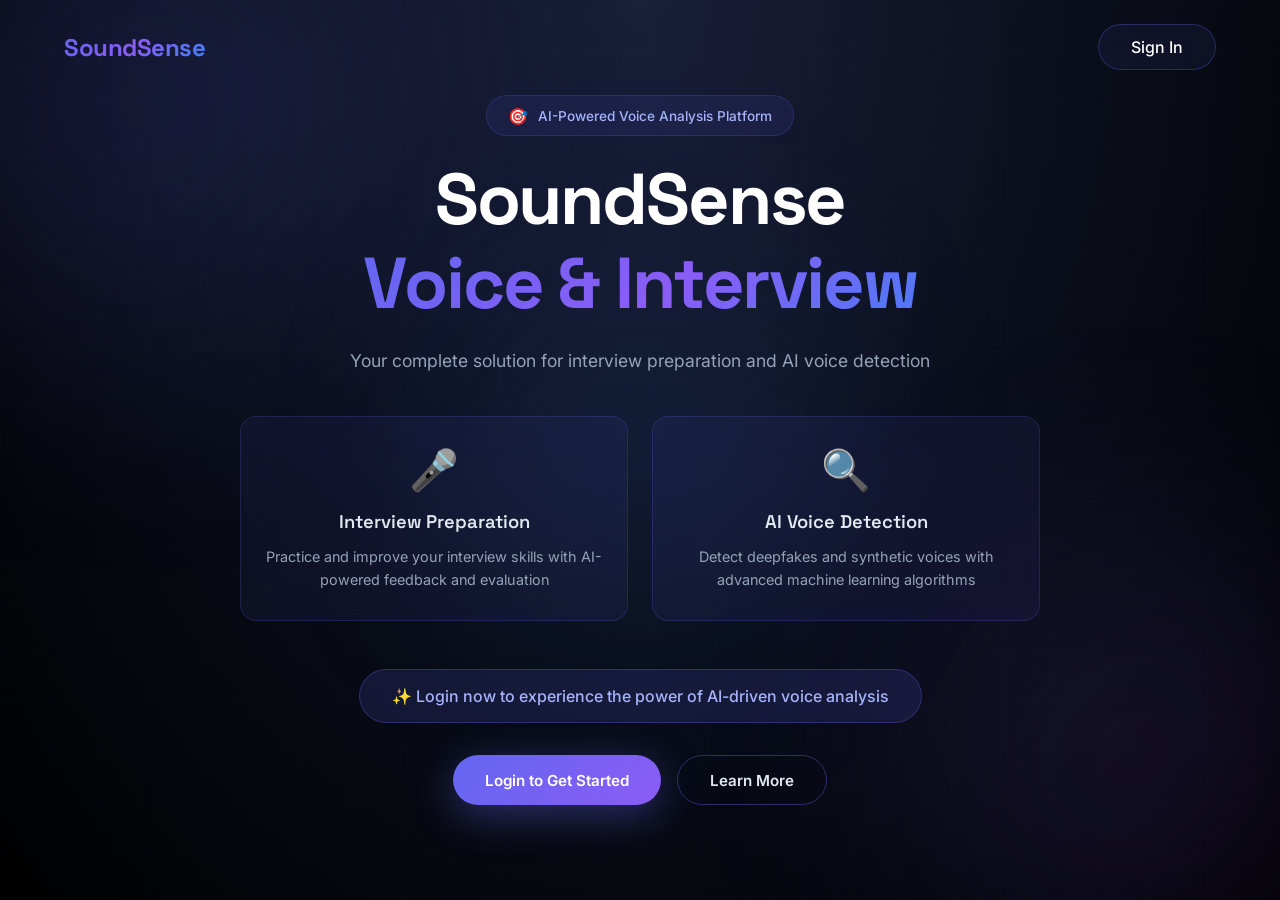
==== frontend/index.html @ 84043cd2 "feat(SS-01): Initial setup" ====
<!DOCTYPE html>
<html lang="en">
<head>
    <meta charset="UTF-8">
    <meta name="viewport" content="width=device-width, initial-scale=1.0">
    <title>SoundSense – Voice & Interview</title>
    <!-- Modern typography -->
    <link href="https://fonts.googleapis.com/css2?family=Space+Grotesk:wght@300;400;500;600;700&family=Inter:wght@300;400;500;600;700&display=swap" rel="stylesheet">
    <link rel="stylesheet" href="css/landing.css">
</head>
<body class="landing-body">
    <!-- Enhanced Abstract background -->
    <div class="gradient-bg"></div>
    <div class="glow glow-1"></div>
    <div class="glow glow-2"></div>
    <div class="glow glow-3"></div>
    <div class="grid-overlay"></div>

    <div class="landing-container">
        
        <nav class="landing-nav">
            <div class="logo">SoundSense</div>
            <a href="login.html" class="nav-signin-btn">Sign In</a>
        </nav>

        <header class="landing-hero">
            <div class="hero-badge">
                <span class="badge-icon">🎯</span>
                <span class="badge-text">AI-Powered Voice Analysis Platform</span>
            </div>
            <h1 class="hero-title">
                <span class="title-line">SoundSense</span>
                <span class="title-line gradient-text">Voice & Interview</span>
            </h1>
            <p class="hero-description">
                Your complete solution for interview preparation and AI voice detection
            </p>
            
            <div class="features-grid">
                <div class="feature-card">
                    <div class="feature-icon">🎤</div>
                    <h3>Interview Preparation</h3>
                    <p>Practice and improve your interview skills with AI-powered feedback and evaluation</p>
                </div>
                <div class="feature-card">
                    <div class="feature-icon">🔍</div>
                    <h3>AI Voice Detection</h3>
                    <p>Detect deepfakes and synthetic voices with advanced machine learning algorithms</p>
                </div>
            </div>
            
            <div class="login-prompt">
                <p class="prompt-text">✨ Login now to experience the power of AI-driven voice analysis</p>
            </div>
            
            <div class="hero-cta">
                <button class="cta-primary" onclick="window.location.href='login.html'">Login to Get Started</button>
                <a href="about.html" class="cta-secondary">Learn More</a>
            </div>
            
            <!-- Floating particles for visual interest -->
            <div class="particles">
                <div class="particle"></div>
                <div class="particle"></div>
                <div class="particle"></div>
                <div class="particle"></div>
                <div class="particle"></div>
            </div>
        </header>
    </div>

    <script>
        // Floating animation for glows
        document.querySelectorAll('.glow').forEach((glow, index) => {
            const delay = index * 2000;
            const duration = 8000 + (index * 2000);
            glow.style.animation = `float ${duration}ms ease-in-out ${delay}ms infinite alternate`;
        });

        // Mouse move parallax effect (subtle)
        let rafId;
        document.addEventListener('mousemove', (e) => {
            if (rafId) cancelAnimationFrame(rafId);
            
            rafId = requestAnimationFrame(() => {
                const { clientX, clientY } = e;
                const centerX = window.innerWidth / 2;
                const centerY = window.innerHeight / 2;
                
                const moveX = (clientX - centerX) / 80;
                const moveY = (clientY - centerY) / 80;
                
                document.querySelectorAll('.glow').forEach((glow, index) => {
                    const multiplier = (index + 1) * 0.3;
                    glow.style.transform = `translate(${moveX * multiplier}px, ${moveY * multiplier}px)`;
                });
            });
        });
        
        // Add subtle tilt effect to feature cards
        document.querySelectorAll('.feature-card').forEach(card => {
            card.addEventListener('mousemove', (e) => {
                const rect = card.getBoundingClientRect();
                const x = e.clientX - rect.left;
                const y = e.clientY - rect.top;
                
                const centerX = rect.width / 2;
                const centerY = rect.height / 2;
                
                const rotateX = (y - centerY) / 20;
                const rotateY = (centerX - x) / 20;
                
                card.style.transform = `perspective(1000px) rotateX(${rotateX}deg) rotateY(${rotateY}deg) translateY(-5px)`;
            });
            
            card.addEventListener('mouseleave', () => {
                card.style.transform = 'perspective(1000px) rotateX(0) rotateY(0) translateY(0)';
            });
        });
    </script>
</body>
</html>
---- frontend/css/landing.css ----
/* landing.css - Enhanced Modern Design */

* {
    margin: 0;
    padding: 0;
    box-sizing: border-box;
}

body.landing-body {
    margin: 0;
    padding: 0;
    background: #0a0e1a;
    color: #ffffff;
    font-family: 'Inter', -apple-system, BlinkMacSystemFont, sans-serif;
    overflow: hidden;
    height: 100vh;
    position: relative;
}

/* Enhanced Background */
.gradient-bg {
    position: fixed;
    width: 100%;
    height: 100%;
    background: radial-gradient(ellipse at top, #1a1f3a 0%, #0a0e1a 50%, #000000 100%);
    z-index: -2;
}

.grid-overlay {
    position: fixed;
    width: 100%;
    height: 100%;
    background-image: 
        linear-gradient(rgba(99, 102, 241, 0.03) 1px, transparent 1px),
        linear-gradient(90deg, rgba(99, 102, 241, 0.03) 1px, transparent 1px);
    background-size: 50px 50px;
    z-index: -1;
    opacity: 0.5;
}

/* Enhanced Glowing Orbs */
.glow {
    position: fixed;
    border-radius: 50%;
    filter: blur(120px);
    z-index: 0;
    opacity: 0.6;
    pointer-events: none;
    transition: transform 0.3s ease-out;
}

.glow-1 {
    width: 700px;
    height: 700px;
    background: radial-gradient(circle, rgba(99, 102, 241, 0.4) 0%, rgba(0,0,0,0) 70%);
    top: -250px;
    left: -200px;
}

.glow-2 {
    width: 600px;
    height: 600px;
    background: radial-gradient(circle, rgba(139, 92, 246, 0.35) 0%, rgba(0,0,0,0) 70%);
    bottom: -150px;
    right: -150px;
}

.glow-3 {
    width: 500px;
    height: 500px;
    background: radial-gradient(circle, rgba(59, 130, 246, 0.3) 0%, rgba(0,0,0,0) 70%);
    top: 50%;
    left: 50%;
    transform: translate(-50%, -50%);
}

@keyframes float {
    0% { transform: translate(0, 0) scale(1); }
    50% { transform: translate(30px, 30px) scale(1.05); }
    100% { transform: translate(-20px, 20px) scale(0.95); }
}

/* Layout */
.landing-container {
    position: relative;
    z-index: 1;
    display: flex;
    flex-direction: column;
    height: 100vh;
    padding: 0;
    max-width: 100%;
    margin: 0 auto;
}

/* Navigation */
.landing-nav {
    display: flex;
    justify-content: space-between;
    align-items: center;
    width: 100%;
    padding: 1.5rem clamp(2rem, 5vw, 6rem);
    animation: slideDown 0.8s ease;
    position: absolute;
    top: 0;
    left: 0;
    right: 0;
    z-index: 10;
}

.logo {
    font-family: 'Space Grotesk', sans-serif;
    font-size: 1.5rem;
    font-weight: 700;
    background: linear-gradient(135deg, #6366f1 0%, #8b5cf6 50%, #3b82f6 100%);
    -webkit-background-clip: text;
    -webkit-text-fill-color: transparent;
    background-clip: text;
    letter-spacing: -0.02em;
}

.nav-signin-btn {
    text-decoration: none;
    color: #ffffff;
    font-size: 1rem;
    font-weight: 500;
    padding: 0.75rem 2rem;
    border: 1.5px solid rgba(99, 102, 241, 0.3);
    border-radius: 50px;
    background: rgba(99, 102, 241, 0.08);
    backdrop-filter: blur(20px);
    transition: all 0.4s cubic-bezier(0.4, 0, 0.2, 1);
    position: relative;
    overflow: hidden;
}

.nav-signin-btn::before {
    content: '';
    position: absolute;
    top: 0;
    left: -100%;
    width: 100%;
    height: 100%;
    background: linear-gradient(90deg, transparent, rgba(255,255,255,0.1), transparent);
    transition: left 0.5s;
}

.nav-signin-btn:hover::before {
    left: 100%;
}

.nav-signin-btn:hover {
    background: rgba(99, 102, 241, 0.2);
    border-color: rgba(99, 102, 241, 0.6);
    transform: translateY(-2px);
    box-shadow: 0 10px 40px rgba(99, 102, 241, 0.3);
}

/* Hero Section */
.landing-hero {
    flex: 1;
    display: flex;
    flex-direction: column;
    justify-content: center;
    align-items: center;
    text-align: center;
    gap: 1.5rem;
    padding: 2rem clamp(2rem, 5vw, 6rem);
    transition: transform 0.1s ease-out, opacity 0.1s ease-out;
}

.hero-badge {
    display: inline-flex;
    align-items: center;
    gap: 0.6rem;
    padding: 0.6rem 1.3rem;
    background: rgba(99, 102, 241, 0.1);
    border: 1px solid rgba(99, 102, 241, 0.2);
    border-radius: 50px;
    backdrop-filter: blur(10px);
    animation: fadeUp 0.8s ease 0.2s backwards;
    font-size: 0.85rem;
    font-weight: 500;
    color: #a5b4fc;
}

.badge-icon {
    font-size: 1rem;
    animation: pulse 2s infinite;
}

@keyframes pulse {
    0%, 100% { transform: scale(1); }
    50% { transform: scale(1.1); }
}

.hero-title {
    font-family: 'Space Grotesk', sans-serif;
    font-size: clamp(2.5rem, 6vw, 4.5rem);
    font-weight: 700;
    line-height: 1.1;
    letter-spacing: -0.03em;
    margin: 0;
    display: flex;
    flex-direction: column;
    gap: 0.3rem;
}

.title-line {
    animation: fadeUp 0.8s ease backwards;
    color: #ffffff;
}

.title-line:nth-child(1) {
    animation-delay: 0.3s;
}

.title-line:nth-child(2) {
    animation-delay: 0.5s;
}

.gradient-text {
    background: linear-gradient(135deg, #6366f1 0%, #8b5cf6 30%, #3b82f6 60%, #06b6d4 100%);
    -webkit-background-clip: text;
    -webkit-text-fill-color: transparent;
    background-clip: text;
    background-size: 200% auto;
    animation: fadeUp 0.8s ease 0.5s backwards, shimmer 3s linear infinite;
}

@keyframes shimmer {
    0% { background-position: 0% center; }
    100% { background-position: 200% center; }
}

.hero-description {
    font-size: clamp(1rem, 1.5vw, 1.1rem);
    color: #94a3b8;
    font-weight: 400;
    line-height: 1.6;
    max-width: 600px;
    margin: 0;
    animation: fadeUp 0.8s ease 0.7s backwards;
}

/* CTA Buttons */
.hero-cta {
    display: flex;
    gap: 1rem;
    margin-top: 0.5rem;
    animation: fadeUp 0.8s ease 1.3s backwards;
    flex-wrap: wrap;
    justify-content: center;
}

.cta-primary, .cta-secondary {
    padding: 0.9rem 2rem;
    font-size: 0.95rem;
    font-weight: 600;
    border-radius: 50px;
    border: none;
    cursor: pointer;
    transition: all 0.4s cubic-bezier(0.4, 0, 0.2, 1);
    font-family: 'Inter', sans-serif;
    position: relative;
    overflow: hidden;
}

.cta-primary {
    background: linear-gradient(135deg, #6366f1 0%, #8b5cf6 100%);
    color: #ffffff;
    box-shadow: 0 10px 40px rgba(99, 102, 241, 0.4);
}

.cta-primary::before {
    content: '';
    position: absolute;
    top: 0;
    left: -100%;
    width: 100%;
    height: 100%;
    background: linear-gradient(90deg, transparent, rgba(255,255,255,0.2), transparent);
    transition: left 0.5s;
}

.cta-primary:hover::before {
    left: 100%;
}

.cta-primary:hover {
    transform: translateY(-3px);
    box-shadow: 0 15px 50px rgba(99, 102, 241, 0.6);
}

.cta-secondary {
    background: transparent;
    color: #e2e8f0;
    border: 1.5px solid rgba(99, 102, 241, 0.4);
    backdrop-filter: blur(10px);
    text-decoration: none;
    display: inline-flex;
    align-items: center;
    justify-content: center;
}

.cta-secondary:hover {
    background: rgba(99, 102, 241, 0.1);
    border-color: rgba(99, 102, 241, 0.6);
    transform: translateY(-3px);
    box-shadow: 0 10px 40px rgba(99, 102, 241, 0.2);
}

/* Floating Particles Animation */
.particles {
    position: absolute;
    width: 100%;
    height: 100%;
    top: 0;
    left: 0;
    pointer-events: none;
    overflow: hidden;
}

.particle {
    position: absolute;
    width: 4px;
    height: 4px;
    background: linear-gradient(135deg, #6366f1, #8b5cf6);
    border-radius: 50%;
    opacity: 0;
    animation: float-particle 15s infinite;
    box-shadow: 0 0 10px rgba(99, 102, 241, 0.5);
}

.particle:nth-child(1) {
    left: 10%;
    animation-delay: 0s;
    animation-duration: 12s;
}

.particle:nth-child(2) {
    left: 30%;
    animation-delay: 2s;
    animation-duration: 14s;
}

.particle:nth-child(3) {
    left: 50%;
    animation-delay: 4s;
    animation-duration: 13s;
}

.particle:nth-child(4) {
    left: 70%;
    animation-delay: 1s;
    animation-duration: 15s;
}

.particle:nth-child(5) {
    left: 90%;
    animation-delay: 3s;
    animation-duration: 16s;
}

@keyframes float-particle {
    0% {
        transform: translateY(100vh) scale(0);
        opacity: 0;
    }
    10% {
        opacity: 1;
    }
    90% {
        opacity: 1;
    }
    100% {
        transform: translateY(-100vh) scale(1);
        opacity: 0;
    }
}

/* Features Grid */
.features-grid {
    display: grid;
    grid-template-columns: repeat(auto-fit, minmax(280px, 1fr));
    gap: 1.5rem;
    max-width: 800px;
    width: 100%;
    margin-top: 1rem;
    animation: fadeUp 0.8s ease 0.9s backwards;
}

.feature-card {
    background: rgba(99, 102, 241, 0.08);
    border: 1px solid rgba(99, 102, 241, 0.2);
    border-radius: 16px;
    padding: 1.8rem 1.5rem;
    backdrop-filter: blur(20px);
    transition: all 0.4s cubic-bezier(0.4, 0, 0.2, 1);
    text-align: center;
}

.feature-card:hover {
    transform: translateY(-5px);
    background: rgba(99, 102, 241, 0.12);
    border-color: rgba(99, 102, 241, 0.4);
    box-shadow: 0 15px 50px rgba(99, 102, 241, 0.2);
}

.feature-icon {
    font-size: 2.5rem;
    margin-bottom: 1rem;
    display: inline-block;
    animation: pulse 2s infinite;
}

.feature-card h3 {
    font-family: 'Space Grotesk', sans-serif;
    font-size: 1.15rem;
    font-weight: 600;
    color: #e2e8f0;
    margin: 0 0 0.75rem 0;
}

.feature-card p {
    font-size: 0.9rem;
    color: #94a3b8;
    line-height: 1.6;
    margin: 0;
}

/* Login Prompt */
.login-prompt {
    margin-top: 1.5rem;
    animation: fadeUp 0.8s ease 1.1s backwards;
}

.prompt-text {
    font-size: 1rem;
    color: #a5b4fc;
    font-weight: 500;
    padding: 1rem 2rem;
    background: rgba(99, 102, 241, 0.15);
    border: 1px solid rgba(99, 102, 241, 0.3);
    border-radius: 50px;
    backdrop-filter: blur(10px);
    display: inline-block;
    animation: glow 2s ease-in-out infinite;
}

@keyframes glow {
    0%, 100% {
        box-shadow: 0 0 20px rgba(99, 102, 241, 0.3);
    }
    50% {
        box-shadow: 0 0 30px rgba(99, 102, 241, 0.5), 0 0 40px rgba(99, 102, 241, 0.3);
    }
}

@keyframes slideDown {
    from {
        opacity: 0;
        transform: translateY(-30px);
    }
    to {
        opacity: 1;
        transform: translateY(0);
    }
}

@keyframes fadeUp {
    from {
        opacity: 0;
        transform: translateY(40px);
    }
    to {
        opacity: 1;
        transform: translateY(0);
    }
}

/* Responsive Design */
@media (max-width: 768px) {
    .landing-container {
        padding: 0;
    }
    
    .landing-nav {
        padding: 1.2rem 1.5rem;
    }
    
    .landing-hero {
        padding: 5rem 1.5rem 2rem;
        gap: 1.2rem;
    }
    
    .hero-cta {
        flex-direction: column;
        width: 100%;
    }
    
    .cta-primary, .cta-secondary {
        width: 100%;
        max-width: 300px;
    }
    
    .features-grid {
        grid-template-columns: 1fr;
        gap: 1rem;
    }
    
    .feature-card {
        padding: 1.5rem 1.2rem;
    }
    
    .prompt-text {
        font-size: 0.9rem;
        padding: 0.85rem 1.5rem;
    }
    
    .logo {
        font-size: 1.25rem;
    }
    
    .nav-signin-btn {
        padding: 0.65rem 1.5rem;
        font-size: 0.9rem;
    }
    
    .hero-title {
        font-size: clamp(2rem, 8vw, 3rem);
    }
}

@media (max-width: 480px) {
    .hero-badge {
        font-size: 0.75rem;
        padding: 0.5rem 1rem;
    }
    
    .hero-description {
        font-size: 0.95rem;
    }
    
    .feature-card h3 {
        font-size: 1rem;
    }
    
    .feature-card p {
        font-size: 0.85rem;
    }
    
    .hero-title {
        font-size: clamp(1.8rem, 7vw, 2.5rem);
    }
}

@media (max-height: 700px) {
    .landing-hero {
        gap: 1rem;
    }
    
    .hero-badge {
        padding: 0.5rem 1.1rem;
        font-size: 0.8rem;
    }
    
    .hero-title {
        font-size: clamp(2rem, 6vw, 3.5rem);
    }
    
    .features-grid {
        gap: 1rem;
    }
    
    .feature-card {
        padding: 1.2rem 1rem;
    }
    
    .login-prompt {
        margin-top: 1rem;
    }
    
    .prompt-text {
        padding: 0.7rem 1.5rem;
        font-size: 0.85rem;
    }
    
    .hero-cta {
        margin-top: 0;
    }
}
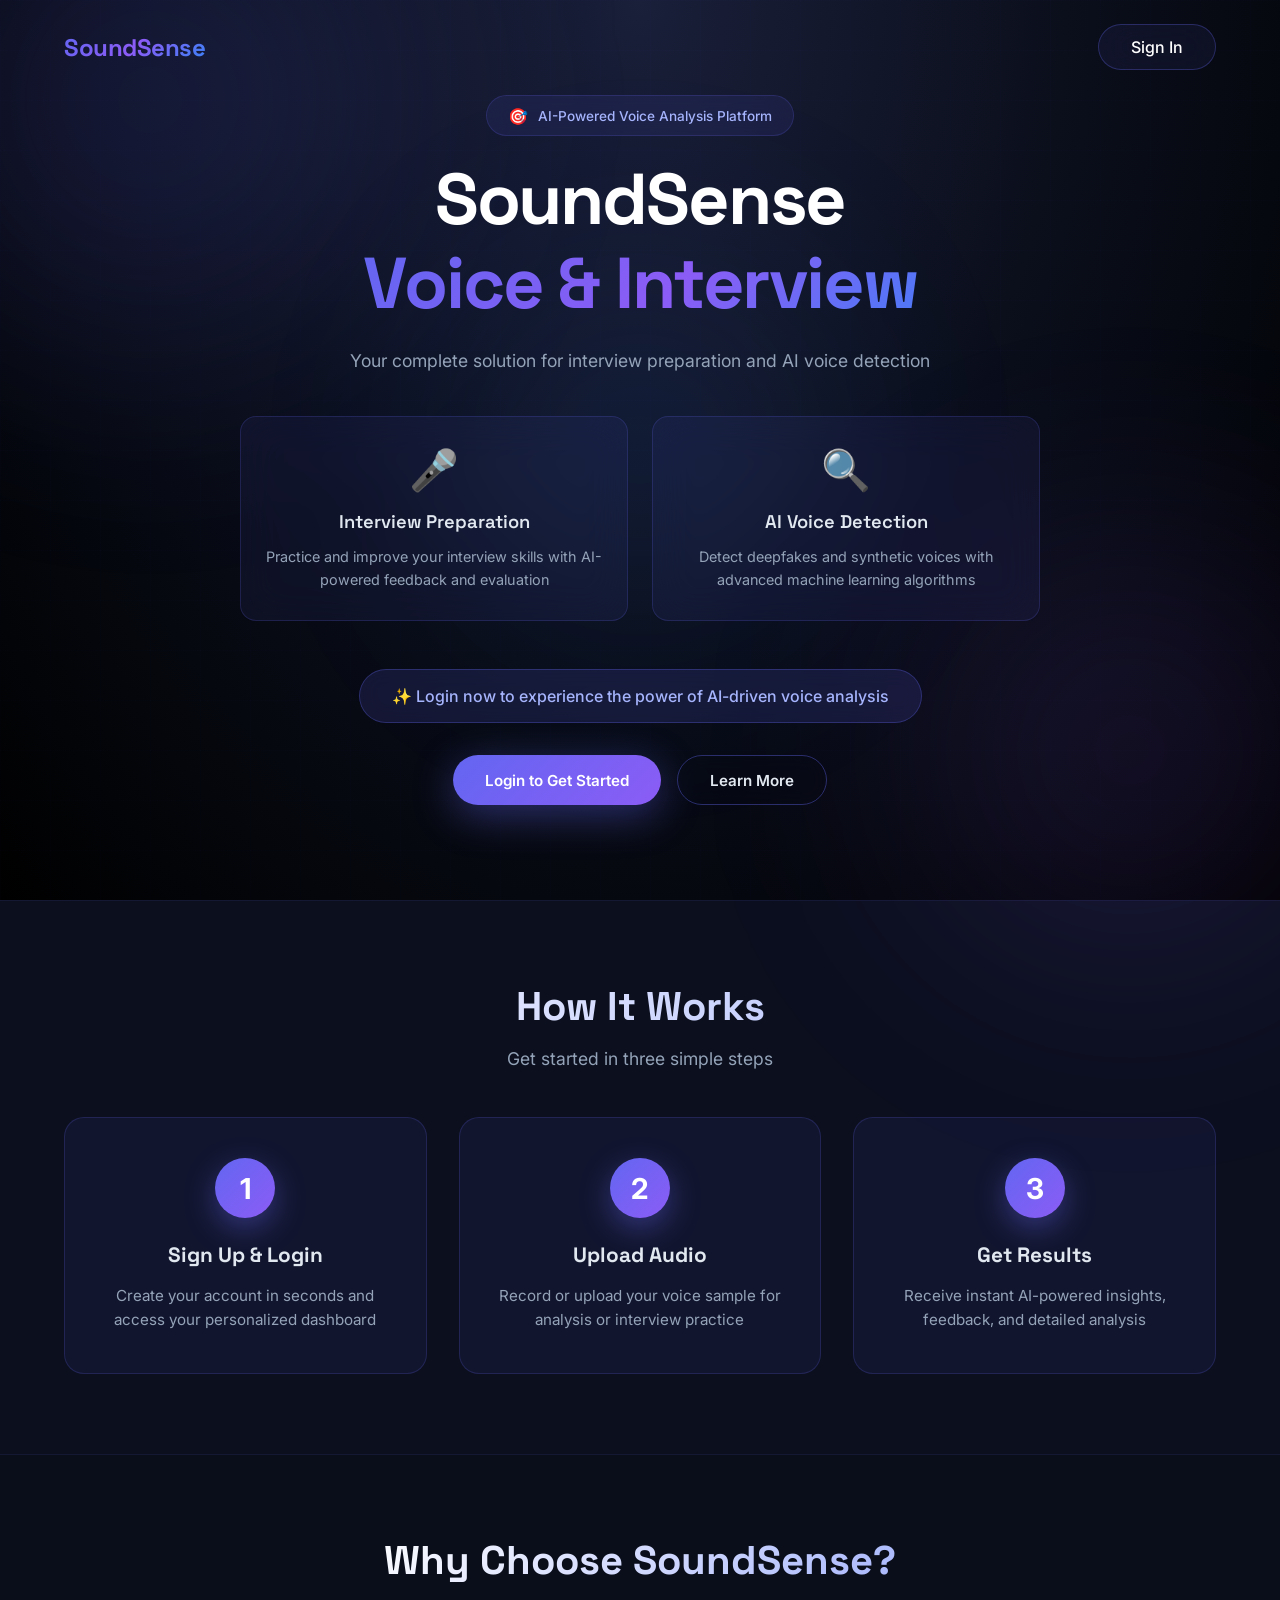
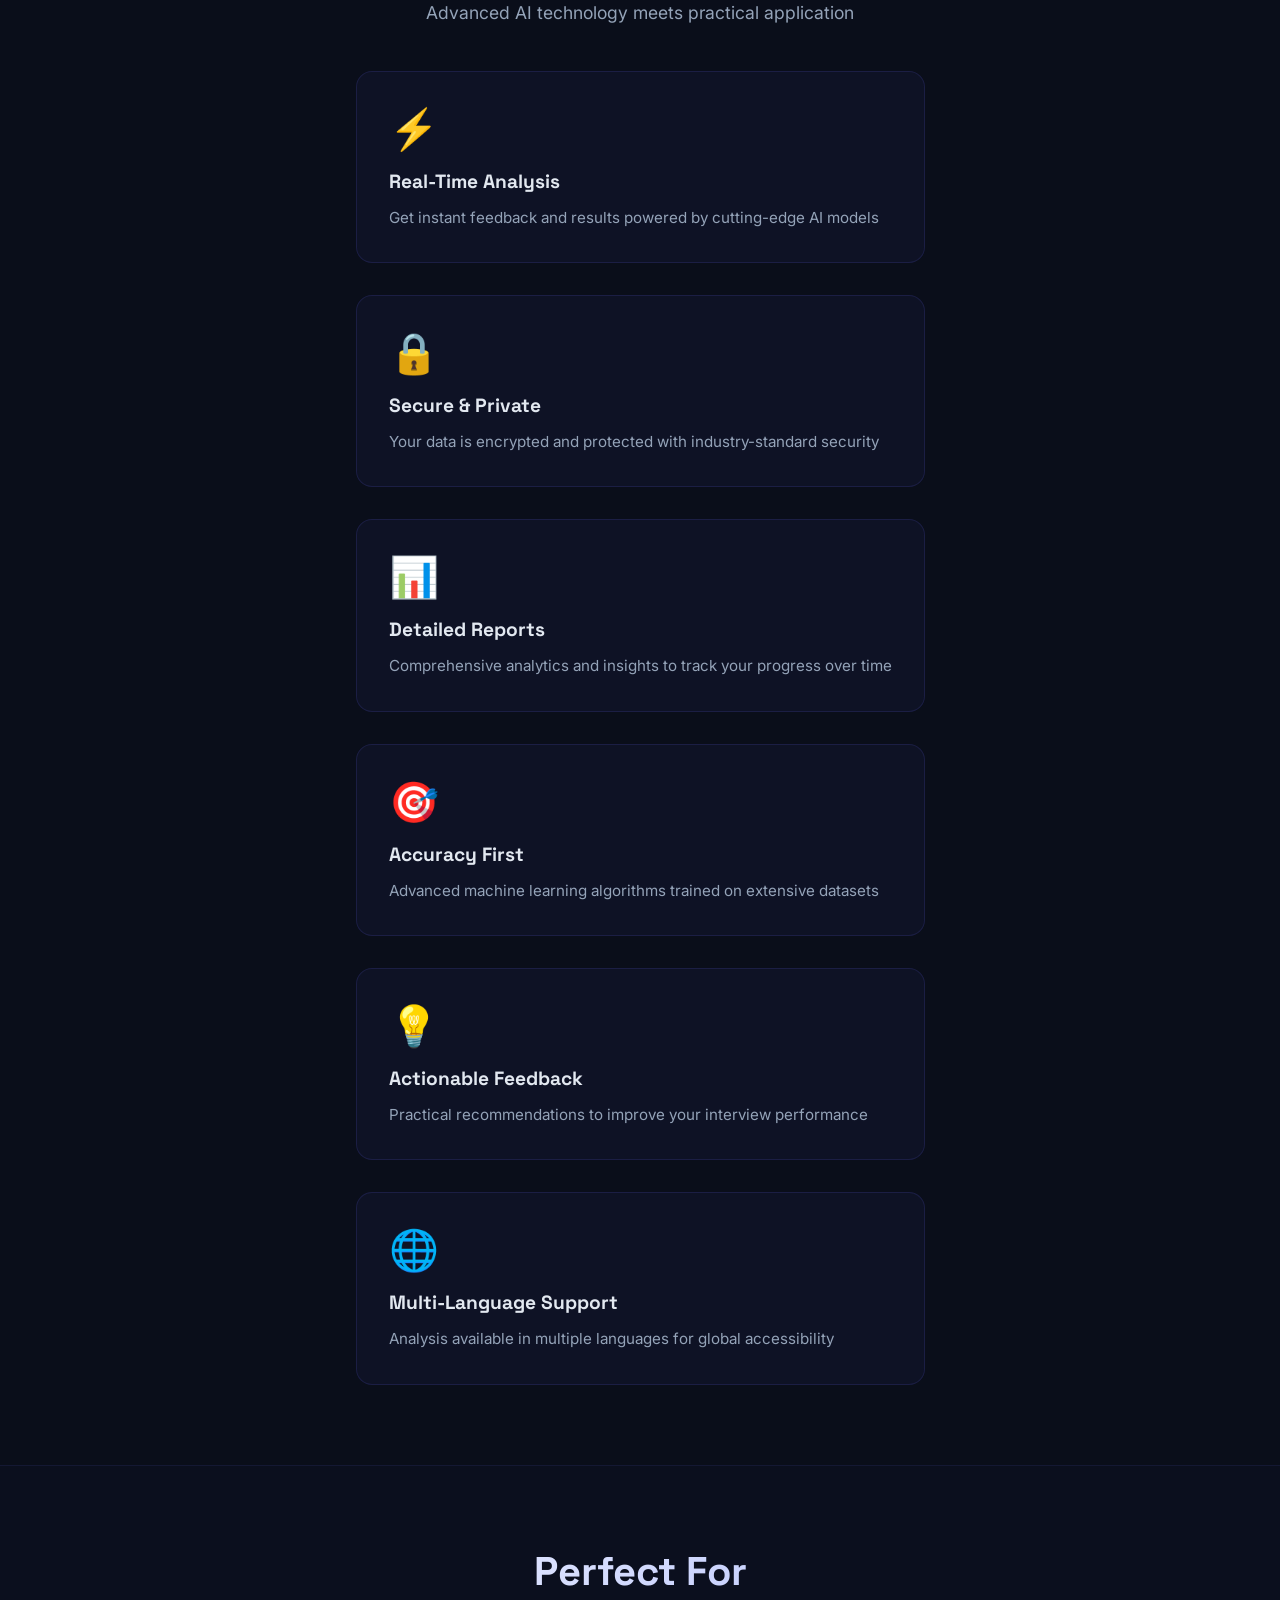
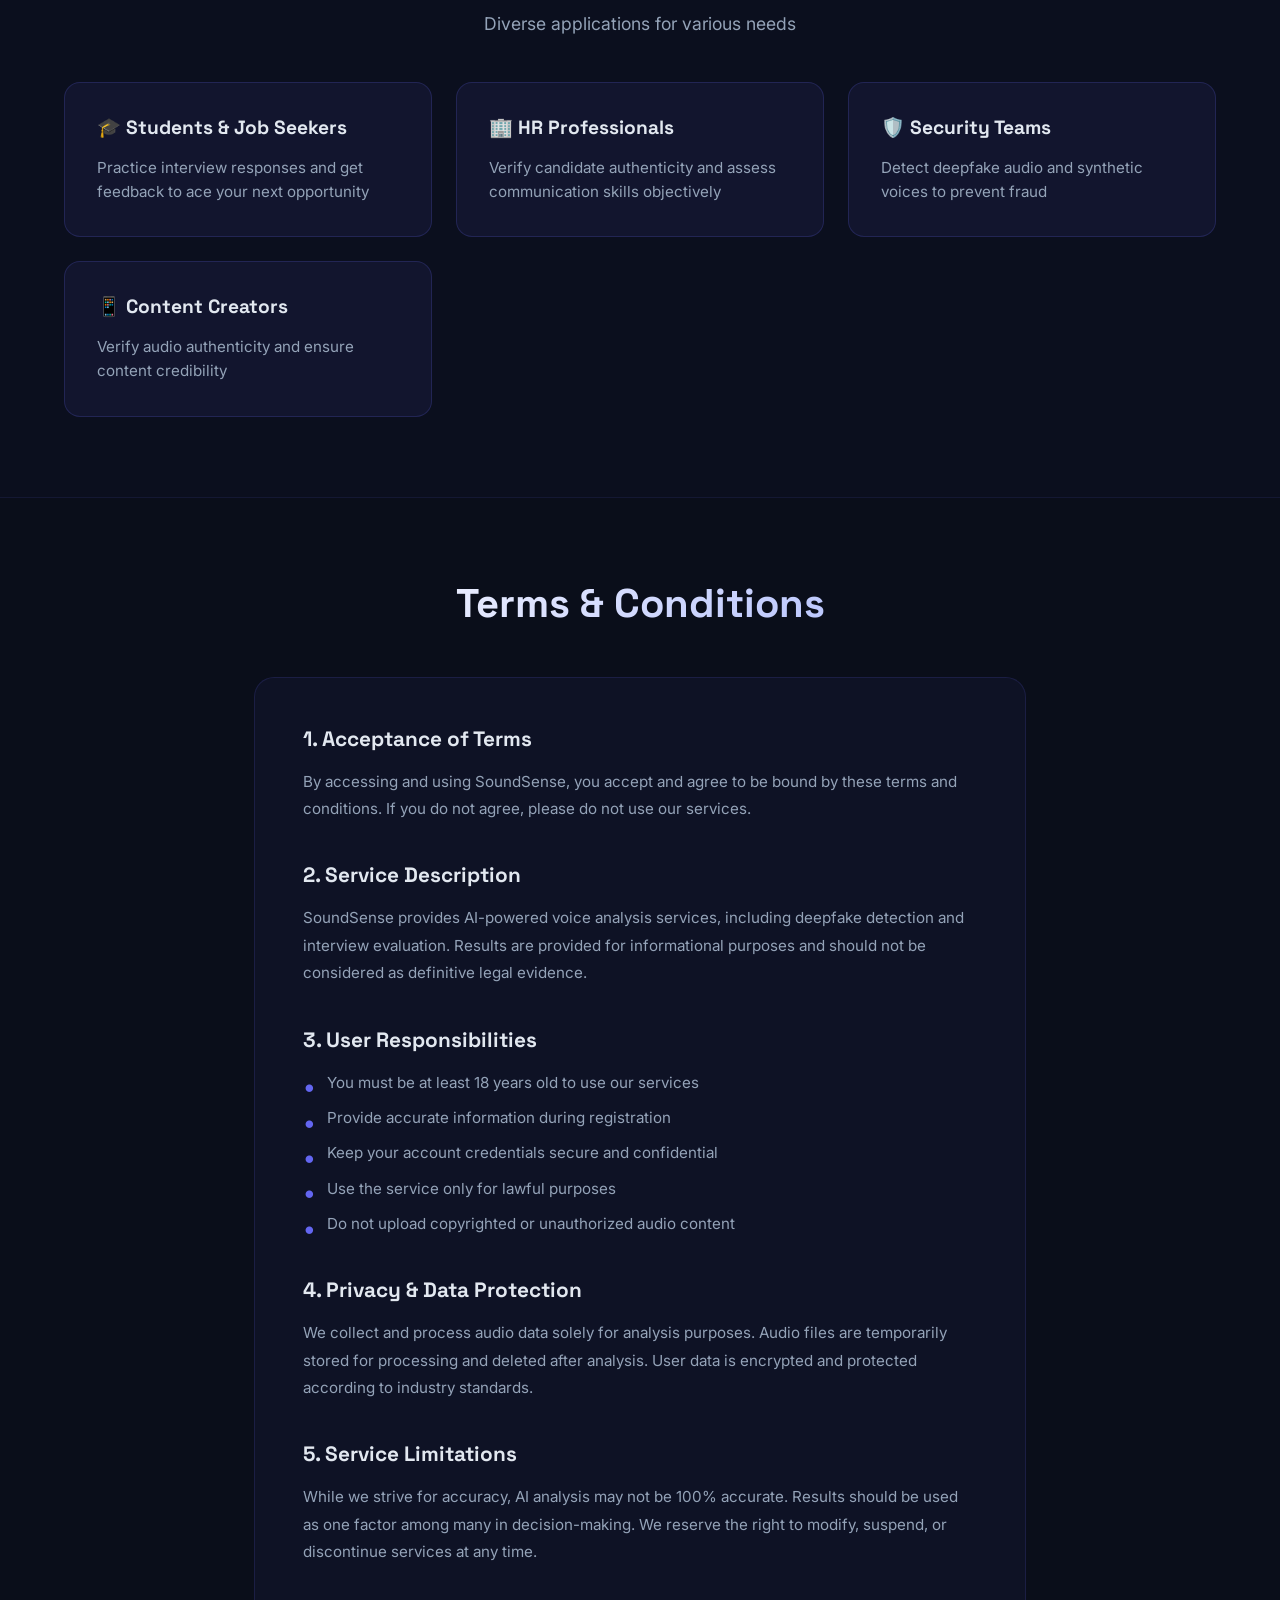
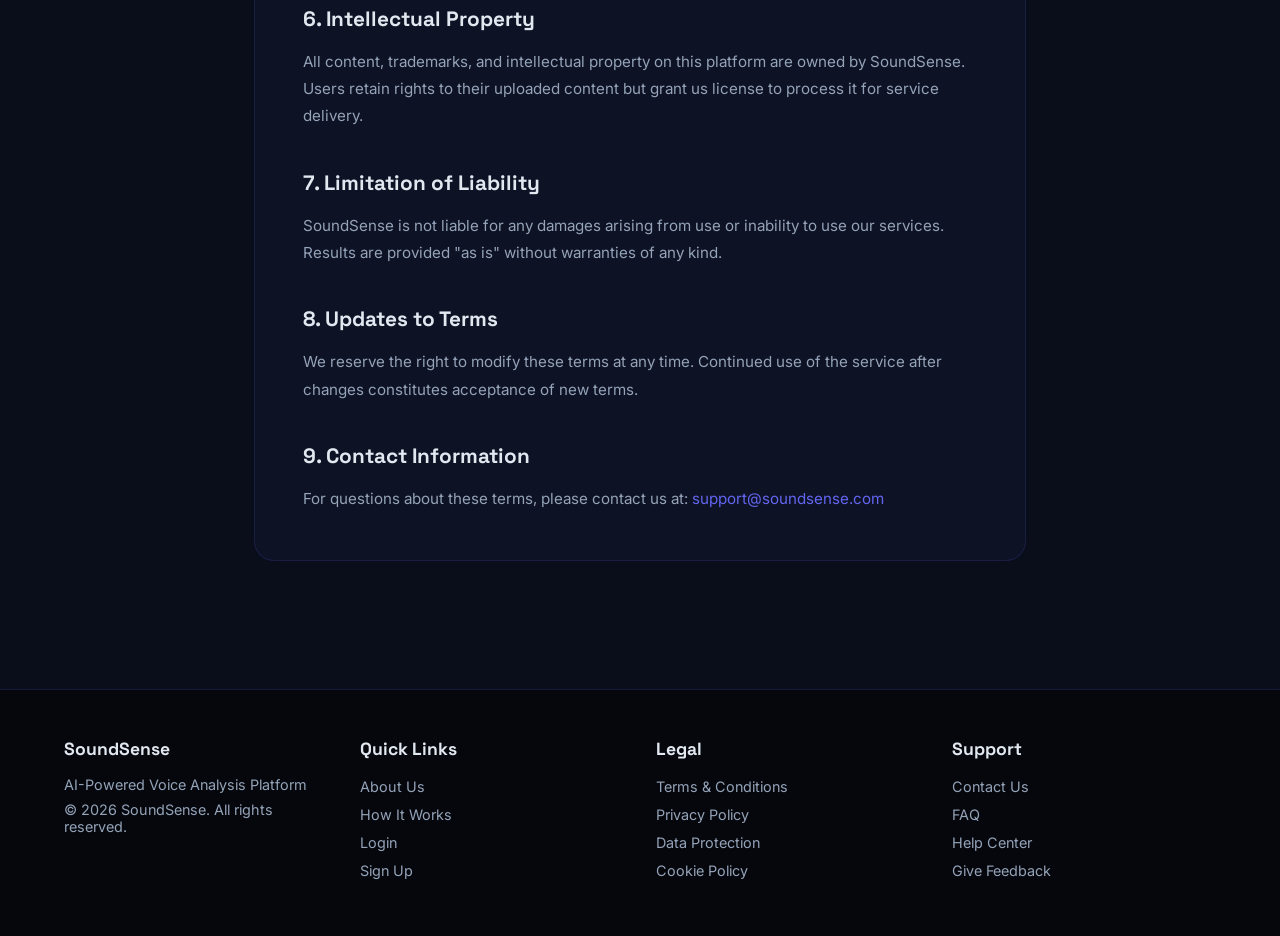
==== commit 83bdd7a1: "feat(ss-02): UI fixes" ====
--- a/frontend/index.html
+++ b/frontend/index.html
@@ -4,6 +4,8 @@
     <meta charset="UTF-8">
     <meta name="viewport" content="width=device-width, initial-scale=1.0">
     <title>SoundSense – Voice & Interview</title>
+    <link rel="icon" type="image/svg+xml" href="favicon.svg">
+    <link rel="alternate icon" href="favicon.ico">
     <!-- Modern typography -->
     <link href="https://fonts.googleapis.com/css2?family=Space+Grotesk:wght@300;400;500;600;700&family=Inter:wght@300;400;500;600;700&display=swap" rel="stylesheet">
     <link rel="stylesheet" href="css/landing.css">
@@ -16,6 +18,9 @@
     <div class="glow glow-3"></div>
     <div class="grid-overlay"></div>
 
+    <!-- Scroll to top button -->
+    <button id="scrollTopBtn" class="scroll-top-btn" onclick="window.scrollTo({top: 0, behavior: 'smooth'})">↑</button>
+
     <div class="landing-container">
         
         <nav class="landing-nav">
@@ -67,9 +72,207 @@
                 <div class="particle"></div>
             </div>
         </header>
+
+        <!-- How It Works Section -->
+        <section id="how-it-works" class="how-it-works-section">
+            <div class="section-header">
+                <h2 class="section-title">How It Works</h2>
+                <p class="section-subtitle">Get started in three simple steps</p>
+            </div>
+            <div class="steps-container">
+                <div class="step-card">
+                    <div class="step-number">1</div>
+                    <h3>Sign Up & Login</h3>
+                    <p>Create your account in seconds and access your personalized dashboard</p>
+                </div>
+                <div class="step-card">
+                    <div class="step-number">2</div>
+                    <h3>Upload Audio</h3>
+                    <p>Record or upload your voice sample for analysis or interview practice</p>
+                </div>
+                <div class="step-card">
+                    <div class="step-number">3</div>
+                    <h3>Get Results</h3>
+                    <p>Receive instant AI-powered insights, feedback, and detailed analysis</p>
+                </div>
+            </div>
+        </section>
+
+        <!-- Benefits Section -->
+        <section class="benefits-section">
+            <div class="section-header">
+                <h2 class="section-title">Why Choose SoundSense?</h2>
+                <p class="section-subtitle">Advanced AI technology meets practical application</p>
+            </div>
+            <div class="benefits-grid">
+                <div class="benefit-item">
+                    <div class="benefit-icon">⚡</div>
+                    <h3>Real-Time Analysis</h3>
+                    <p>Get instant feedback and results powered by cutting-edge AI models</p>
+                </div>
+                <div class="benefit-item">
+                    <div class="benefit-icon">🔒</div>
+                    <h3>Secure & Private</h3>
+                    <p>Your data is encrypted and protected with industry-standard security</p>
+                </div>
+                <div class="benefit-item">
+                    <div class="benefit-icon">📊</div>
+                    <h3>Detailed Reports</h3>
+                    <p>Comprehensive analytics and insights to track your progress over time</p>
+                </div>
+                <div class="benefit-item">
+                    <div class="benefit-icon">🎯</div>
+                    <h3>Accuracy First</h3>
+                    <p>Advanced machine learning algorithms trained on extensive datasets</p>
+                </div>
+                <div class="benefit-item">
+                    <div class="benefit-icon">💡</div>
+                    <h3>Actionable Feedback</h3>
+                    <p>Practical recommendations to improve your interview performance</p>
+                </div>
+                <div class="benefit-item">
+                    <div class="benefit-icon">🌐</div>
+                    <h3>Multi-Language Support</h3>
+                    <p>Analysis available in multiple languages for global accessibility</p>
+                </div>
+            </div>
+        </section>
+
+        <!-- Use Cases Section -->
+        <section class="use-cases-section">
+            <div class="section-header">
+                <h2 class="section-title">Perfect For</h2>
+                <p class="section-subtitle">Diverse applications for various needs</p>
+            </div>
+            <div class="use-cases-grid">
+                <div class="use-case-card">
+                    <h3>🎓 Students & Job Seekers</h3>
+                    <p>Practice interview responses and get feedback to ace your next opportunity</p>
+                </div>
+                <div class="use-case-card">
+                    <h3>🏢 HR Professionals</h3>
+                    <p>Verify candidate authenticity and assess communication skills objectively</p>
+                </div>
+                <div class="use-case-card">
+                    <h3>🛡️ Security Teams</h3>
+                    <p>Detect deepfake audio and synthetic voices to prevent fraud</p>
+                </div>
+                <div class="use-case-card">
+                    <h3>📱 Content Creators</h3>
+                    <p>Verify audio authenticity and ensure content credibility</p>
+                </div>
+            </div>
+        </section>
+
+        <!-- Terms and Conditions Section -->
+        <section id="terms" class="terms-section">
+            <div class="section-header">
+                <h2 class="section-title">Terms & Conditions</h2>
+            </div>
+            <div class="terms-content">
+                <div class="terms-group">
+                    <h3>1. Acceptance of Terms</h3>
+                    <p>By accessing and using SoundSense, you accept and agree to be bound by these terms and conditions. If you do not agree, please do not use our services.</p>
+                </div>
+                
+                <div class="terms-group">
+                    <h3>2. Service Description</h3>
+                    <p>SoundSense provides AI-powered voice analysis services, including deepfake detection and interview evaluation. Results are provided for informational purposes and should not be considered as definitive legal evidence.</p>
+                </div>
+                
+                <div class="terms-group">
+                    <h3>3. User Responsibilities</h3>
+                    <ul>
+                        <li>You must be at least 18 years old to use our services</li>
+                        <li>Provide accurate information during registration</li>
+                        <li>Keep your account credentials secure and confidential</li>
+                        <li>Use the service only for lawful purposes</li>
+                        <li>Do not upload copyrighted or unauthorized audio content</li>
+                    </ul>
+                </div>
+                
+                <div class="terms-group">
+                    <h3>4. Privacy & Data Protection</h3>
+                    <p>We collect and process audio data solely for analysis purposes. Audio files are temporarily stored for processing and deleted after analysis. User data is encrypted and protected according to industry standards.</p>
+                </div>
+                
+                <div class="terms-group">
+                    <h3>5. Service Limitations</h3>
+                    <p>While we strive for accuracy, AI analysis may not be 100% accurate. Results should be used as one factor among many in decision-making. We reserve the right to modify, suspend, or discontinue services at any time.</p>
+                </div>
+                
+                <div class="terms-group">
+                    <h3>6. Intellectual Property</h3>
+                    <p>All content, trademarks, and intellectual property on this platform are owned by SoundSense. Users retain rights to their uploaded content but grant us license to process it for service delivery.</p>
+                </div>
+                
+                <div class="terms-group">
+                    <h3>7. Limitation of Liability</h3>
+                    <p>SoundSense is not liable for any damages arising from use or inability to use our services. Results are provided "as is" without warranties of any kind.</p>
+                </div>
+                
+                <div class="terms-group">
+                    <h3>8. Updates to Terms</h3>
+                    <p>We reserve the right to modify these terms at any time. Continued use of the service after changes constitutes acceptance of new terms.</p>
+                </div>
+                
+                <div class="terms-group">
+                    <h3>9. Contact Information</h3>
+                    <p>For questions about these terms, please contact us at: <a href="mailto:support@soundsense.com" class="email-link">support@soundsense.com</a></p>
+                </div>
+            </div>
+        </section>
+
+        <!-- Footer -->
+        <footer class="landing-footer">
+            <div class="footer-content">
+                <div class="footer-section">
+                    <h4>SoundSense</h4>
+                    <p>AI-Powered Voice Analysis Platform</p>
+                    <p class="copyright">© 2026 SoundSense. All rights reserved.</p>
+                </div>
+                <div class="footer-section">
+                    <h4>Quick Links</h4>
+                    <ul class="footer-links">
+                        <li><a href="about.html">About Us</a></li>
+                        <li><a href="#how-it-works">How It Works</a></li>
+                        <li><a href="login.html">Login</a></li>
+                        <li><a href="login.html">Sign Up</a></li>
+                    </ul>
+                </div>
+                <div class="footer-section">
+                    <h4>Legal</h4>
+                    <ul class="footer-links">
+                        <li><a href="#terms">Terms & Conditions</a></li>
+                        <li><a href="#privacy">Privacy Policy</a></li>
+                        <li><a href="#data">Data Protection</a></li>
+                        <li><a href="#cookies">Cookie Policy</a></li>
+                    </ul>
+                </div>
+                <div class="footer-section">
+                    <h4>Support</h4>
+                    <ul class="footer-links">
+                        <li><a href="mailto:support@soundsense.com">Contact Us</a></li>
+                        <li><a href="#faq">FAQ</a></li>
+                        <li><a href="#help">Help Center</a></li>
+                        <li><a href="#feedback">Give Feedback</a></li>
+                    </ul>
+                </div>
+            </div>
+        </footer>
     </div>
 
     <script>
+        // Show/hide scroll to top button
+        window.addEventListener('scroll', () => {
+            const scrollBtn = document.getElementById('scrollTopBtn');
+            if (window.pageYOffset > 300) {
+                scrollBtn.classList.add('visible');
+            } else {
+                scrollBtn.classList.remove('visible');
+            }
+        });
+
         // Floating animation for glows
         document.querySelectorAll('.glow').forEach((glow, index) => {
             const delay = index * 2000;
--- a/frontend/css/landing.css
+++ b/frontend/css/landing.css
@@ -12,9 +12,11 @@
     background: #0a0e1a;
     color: #ffffff;
     font-family: 'Inter', -apple-system, BlinkMacSystemFont, sans-serif;
-    overflow: hidden;
-    height: 100vh;
+    overflow-x: hidden;
+    overflow-y: auto;
+    min-height: 100vh;
     position: relative;
+    scroll-behavior: smooth;
 }
 
 /* Enhanced Background */
@@ -86,7 +88,7 @@
     z-index: 1;
     display: flex;
     flex-direction: column;
-    height: 100vh;
+    min-height: 100vh;
     padding: 0;
     max-width: 100%;
     margin: 0 auto;
@@ -157,7 +159,8 @@
 
 /* Hero Section */
 .landing-hero {
-    flex: 1;
+    flex: 0 0 auto;
+    min-height: 100vh;
     display: flex;
     flex-direction: column;
     justify-content: center;
@@ -557,6 +560,7 @@
 @media (max-height: 700px) {
     .landing-hero {
         gap: 1rem;
+        min-height: 100vh;
     }
     
     .hero-badge {
@@ -589,3 +593,410 @@
         margin-top: 0;
     }
 }
+
+/* Scroll to Top Button */
+.scroll-top-btn {
+    position: fixed;
+    bottom: 30px;
+    right: 30px;
+    width: 50px;
+    height: 50px;
+    background: linear-gradient(135deg, #6366f1 0%, #8b5cf6 100%);
+    color: white;
+    border: none;
+    border-radius: 50%;
+    font-size: 1.5rem;
+    cursor: pointer;
+    opacity: 0;
+    visibility: hidden;
+    transition: all 0.3s ease;
+    z-index: 1000;
+    box-shadow: 0 10px 30px rgba(99, 102, 241, 0.4);
+}
+
+.scroll-top-btn.visible {
+    opacity: 1;
+    visibility: visible;
+}
+
+.scroll-top-btn:hover {
+    transform: translateY(-5px);
+    box-shadow: 0 15px 40px rgba(99, 102, 241, 0.6);
+}
+
+/* Common Section Styles */
+section {
+    padding: 5rem clamp(2rem, 5vw, 6rem);
+    position: relative;
+}
+
+.section-header {
+    text-align: center;
+    margin-bottom: 3rem;
+}
+
+.section-title {
+    font-family: 'Space Grotesk', sans-serif;
+    font-size: clamp(2rem, 4vw, 2.5rem);
+    font-weight: 700;
+    margin: 0 0 1rem 0;
+    background: linear-gradient(135deg, #ffffff 0%, #a5b4fc 100%);
+    -webkit-background-clip: text;
+    -webkit-text-fill-color: transparent;
+    background-clip: text;
+}
+
+.section-subtitle {
+    font-size: 1.1rem;
+    color: #94a3b8;
+    margin: 0;
+}
+
+/* How It Works Section */
+.how-it-works-section {
+    background: rgba(99, 102, 241, 0.02);
+    border-top: 1px solid rgba(99, 102, 241, 0.1);
+    border-bottom: 1px solid rgba(99, 102, 241, 0.1);
+}
+
+.steps-container {
+    display: grid;
+    grid-template-columns: repeat(auto-fit, minmax(250px, 1fr));
+    gap: 2rem;
+    max-width: 1200px;
+    margin: 0 auto;
+}
+
+.step-card {
+    background: rgba(99, 102, 241, 0.08);
+    border: 1px solid rgba(99, 102, 241, 0.2);
+    border-radius: 20px;
+    padding: 2.5rem 2rem;
+    text-align: center;
+    transition: all 0.4s ease;
+    position: relative;
+    overflow: hidden;
+}
+
+.step-card::before {
+    content: '';
+    position: absolute;
+    top: 0;
+    left: -100%;
+    width: 100%;
+    height: 100%;
+    background: linear-gradient(90deg, transparent, rgba(99, 102, 241, 0.1), transparent);
+    transition: left 0.5s;
+}
+
+.step-card:hover::before {
+    left: 100%;
+}
+
+.step-card:hover {
+    transform: translateY(-10px);
+    border-color: rgba(99, 102, 241, 0.4);
+    box-shadow: 0 20px 60px rgba(99, 102, 241, 0.3);
+}
+
+.step-number {
+    width: 60px;
+    height: 60px;
+    background: linear-gradient(135deg, #6366f1 0%, #8b5cf6 100%);
+    border-radius: 50%;
+    display: flex;
+    align-items: center;
+    justify-content: center;
+    font-size: 1.8rem;
+    font-weight: 700;
+    margin: 0 auto 1.5rem;
+    box-shadow: 0 10px 30px rgba(99, 102, 241, 0.4);
+}
+
+.step-card h3 {
+    font-family: 'Space Grotesk', sans-serif;
+    font-size: 1.3rem;
+    margin: 0 0 1rem 0;
+    color: #e2e8f0;
+}
+
+.step-card p {
+    font-size: 0.95rem;
+    color: #94a3b8;
+    line-height: 1.6;
+    margin: 0;
+}
+
+/* Benefits Section */
+.benefits-section {
+    max-width: 1400px;
+    margin: 0 auto;
+}
+
+.benefits-grid {
+    display: grid;
+    grid-template-columns: repeat(auto-fit, minmax(300px, 1fr));
+    gap: 2rem;
+}
+
+.benefit-item {
+    background: rgba(99, 102, 241, 0.05);
+    border: 1px solid rgba(99, 102, 241, 0.15);
+    border-radius: 16px;
+    padding: 2rem;
+    transition: all 0.4s ease;
+}
+
+.benefit-item:hover {
+    background: rgba(99, 102, 241, 0.1);
+    border-color: rgba(99, 102, 241, 0.3);
+    transform: translateY(-5px);
+    box-shadow: 0 15px 40px rgba(99, 102, 241, 0.2);
+}
+
+.benefit-icon {
+    font-size: 2.5rem;
+    margin-bottom: 1rem;
+    display: inline-block;
+}
+
+.benefit-item h3 {
+    font-family: 'Space Grotesk', sans-serif;
+    font-size: 1.2rem;
+    margin: 0 0 0.75rem 0;
+    color: #e2e8f0;
+}
+
+.benefit-item p {
+    font-size: 0.95rem;
+    color: #94a3b8;
+    line-height: 1.6;
+    margin: 0;
+}
+
+/* Use Cases Section */
+.use-cases-section {
+    background: rgba(99, 102, 241, 0.02);
+    border-top: 1px solid rgba(99, 102, 241, 0.1);
+    border-bottom: 1px solid rgba(99, 102, 241, 0.1);
+}
+
+.use-cases-grid {
+    display: grid;
+    grid-template-columns: repeat(auto-fit, minmax(280px, 1fr));
+    gap: 1.5rem;
+    max-width: 1200px;
+    margin: 0 auto;
+}
+
+.use-case-card {
+    background: rgba(99, 102, 241, 0.08);
+    border: 1px solid rgba(99, 102, 241, 0.2);
+    border-radius: 16px;
+    padding: 2rem;
+    transition: all 0.4s ease;
+}
+
+.use-case-card:hover {
+    transform: translateY(-8px);
+    border-color: rgba(99, 102, 241, 0.4);
+    box-shadow: 0 20px 50px rgba(99, 102, 241, 0.3);
+}
+
+.use-case-card h3 {
+    font-family: 'Space Grotesk', sans-serif;
+    font-size: 1.2rem;
+    margin: 0 0 1rem 0;
+    color: #e2e8f0;
+}
+
+.use-case-card p {
+    font-size: 0.95rem;
+    color: #94a3b8;
+    line-height: 1.6;
+    margin: 0;
+}
+
+/* Terms and Conditions Section */
+.terms-section {
+    max-width: 900px;
+    margin: 0 auto;
+}
+
+.terms-content {
+    background: rgba(99, 102, 241, 0.05);
+    border: 1px solid rgba(99, 102, 241, 0.15);
+    border-radius: 20px;
+    padding: 3rem;
+}
+
+.terms-group {
+    margin-bottom: 2.5rem;
+}
+
+.terms-group:last-child {
+    margin-bottom: 0;
+}
+
+.terms-group h3 {
+    font-family: 'Space Grotesk', sans-serif;
+    font-size: 1.3rem;
+    color: #e2e8f0;
+    margin: 0 0 1rem 0;
+}
+
+.terms-group p {
+    font-size: 0.95rem;
+    color: #94a3b8;
+    line-height: 1.8;
+    margin: 0 0 1rem 0;
+}
+
+.terms-group p:last-child {
+    margin-bottom: 0;
+}
+
+.terms-group ul {
+    list-style: none;
+    padding: 0;
+    margin: 0;
+}
+
+.terms-group ul li {
+    font-size: 0.95rem;
+    color: #94a3b8;
+    line-height: 1.8;
+    padding-left: 1.5rem;
+    position: relative;
+    margin-bottom: 0.5rem;
+}
+
+.terms-group ul li::before {
+    content: '•';
+    color: #6366f1;
+    font-size: 1.5rem;
+    position: absolute;
+    left: 0;
+    top: -0.2rem;
+}
+
+.email-link {
+    color: #6366f1;
+    text-decoration: none;
+    transition: color 0.3s ease;
+}
+
+.email-link:hover {
+    color: #8b5cf6;
+    text-decoration: underline;
+}
+
+/* Footer */
+.landing-footer {
+    background: rgba(0, 0, 0, 0.5);
+    border-top: 1px solid rgba(99, 102, 241, 0.2);
+    padding: 3rem clamp(2rem, 5vw, 6rem);
+    margin-top: 3rem;
+}
+
+.footer-content {
+    display: grid;
+    grid-template-columns: repeat(auto-fit, minmax(200px, 1fr));
+    gap: 2rem;
+    max-width: 1400px;
+    margin: 0 auto;
+}
+
+.footer-section h4 {
+    font-family: 'Space Grotesk', sans-serif;
+    font-size: 1.1rem;
+    color: #e2e8f0;
+    margin: 0 0 1rem 0;
+}
+
+.footer-section p {
+    font-size: 0.9rem;
+    color: #94a3b8;
+    margin: 0 0 0.5rem 0;
+}
+
+.copyright {
+    margin-top: 1rem;
+    font-size: 0.85rem;
+    color: #64748b;
+}
+
+.footer-links {
+    list-style: none;
+    padding: 0;
+    margin: 0;
+}
+
+.footer-links li {
+    margin-bottom: 0.5rem;
+}
+
+.footer-links a {
+    color: #94a3b8;
+    text-decoration: none;
+    font-size: 0.9rem;
+    transition: color 0.3s ease;
+}
+
+.footer-links a:hover {
+    color: #6366f1;
+}
+
+/* Responsive Updates for New Sections */
+@media (max-width: 768px) {
+    section {
+        padding: 3rem 1.5rem;
+    }
+    
+    .section-header {
+        margin-bottom: 2rem;
+    }
+    
+    .steps-container {
+        grid-template-columns: 1fr;
+    }
+    
+    .benefits-grid {
+        grid-template-columns: 1fr;
+    }
+    
+    .use-cases-grid {
+        grid-template-columns: 1fr;
+    }
+    
+    .terms-content {
+        padding: 2rem 1.5rem;
+    }
+    
+    .footer-content {
+        grid-template-columns: 1fr;
+        gap: 2rem;
+    }
+    
+    .scroll-top-btn {
+        bottom: 20px;
+        right: 20px;
+        width: 45px;
+        height: 45px;
+    }
+}
+
+@media (max-width: 480px) {
+    .terms-content {
+        padding: 1.5rem 1rem;
+    }
+    
+    .terms-group h3 {
+        font-size: 1.1rem;
+    }
+    
+    .terms-group p,
+    .terms-group ul li {
+        font-size: 0.9rem;
+    }
+}
